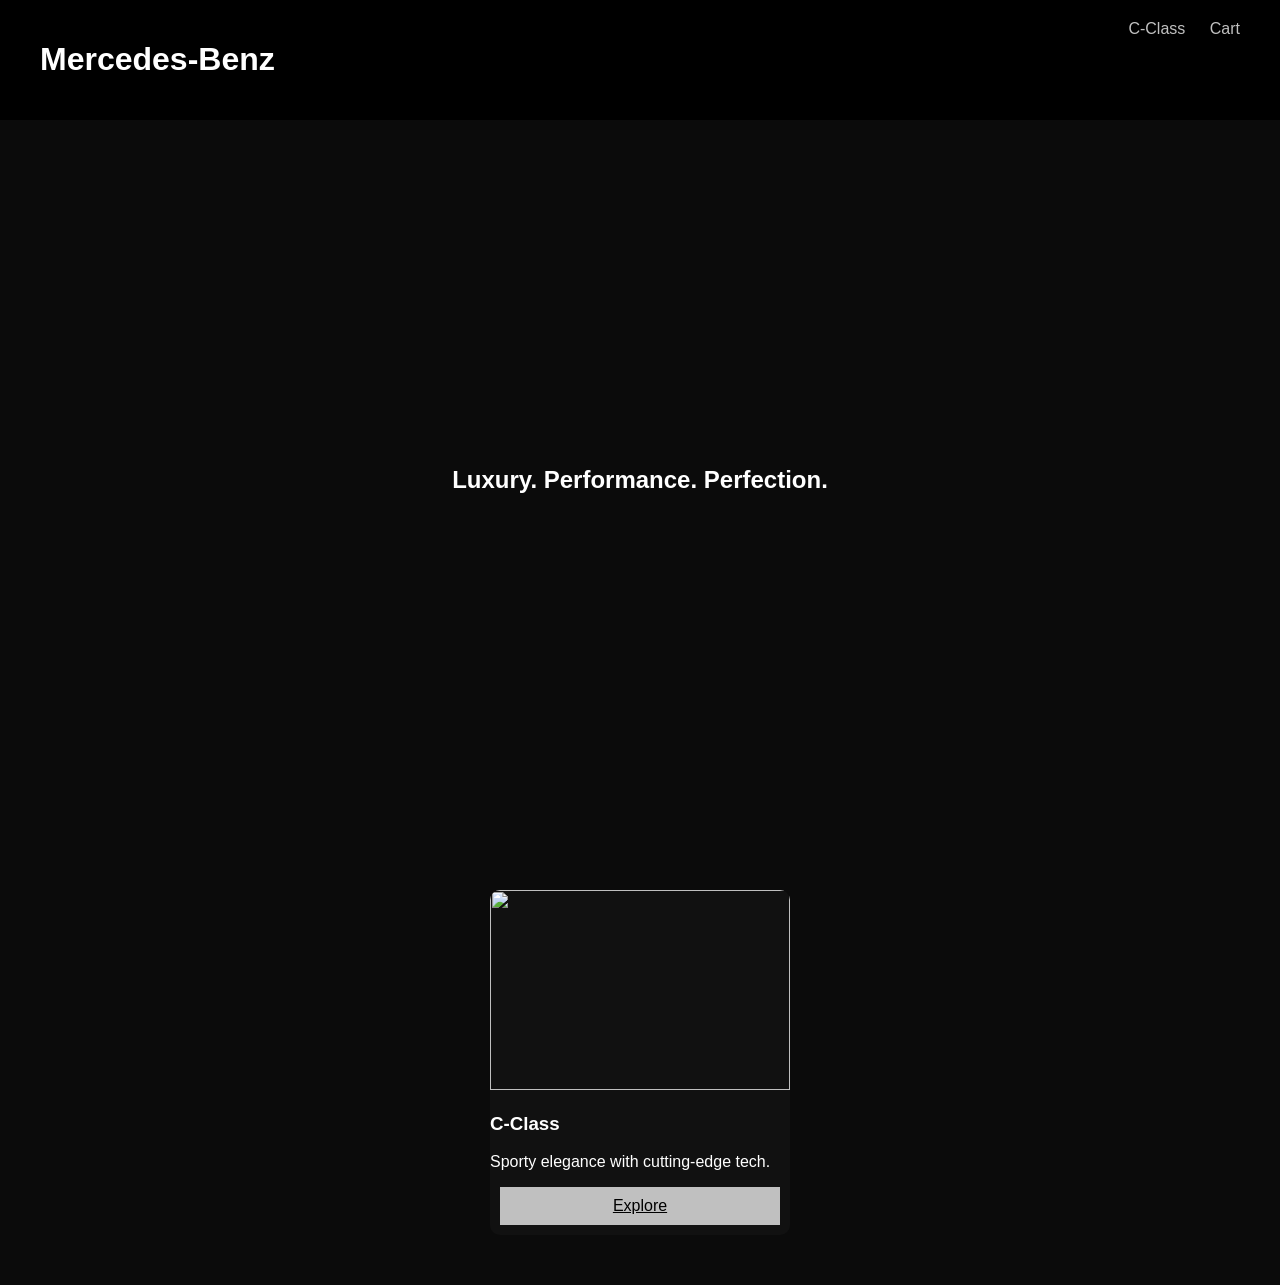
==== index.html @ 37e64f24 "first commit" ====
<!DOCTYPE html>
<html>
<head>
    <title>Mercedes Dealership</title>
    <link rel="stylesheet" href="style.css">
</head>
<body>

<!-- 🔥 LOADING SCREEN -->
<div id="loader">
    <h1>Mercedes-Benz</h1>
</div>

<header>
    <h1>Mercedes-Benz</h1>
    <nav>
        <a href="pages/c-class.html" class="nav-link">C-Class</a>
        <a href="checkout.html" class="nav-link">Cart</a>
    </nav>
</header>

<section class="hero">
    <h2>Luxury. Performance. Perfection.</h2>
</section>

<section class="cars">

    <div class="car-card">
        <img src="assets/images/cclass.jpg">
        <h3>C-Class</h3>
        <p>Sporty elegance with cutting-edge tech.</p>
        <a href="pages/c-class.html" class="nav-link">Explore</a>
    </div>

</section>

<script src="script.js"></script>
</body>
</html>
---- style.css ----
body {
    margin: 0;
    font-family: Arial;
    background: #0b0b0b;
    color: white;

    opacity: 0;
    transform: translateY(20px);
    transition: 0.8s;
}

body.loaded {
    opacity: 1;
    transform: translateY(0);
}

/* 🔥 LOADER */
#loader {
    position: fixed;
    width: 100%;
    height: 100vh;
    background: black;
    display: flex;
    align-items: center;
    justify-content: center;
    z-index: 9999;
    transition: opacity 0.8s;
}

/* HEADER */
header {
    display: flex;
    justify-content: space-between;
    padding: 20px 40px;
    background: black;
}

nav a {
    color: silver;
    margin-left: 20px;
    text-decoration: none;
}

/* HERO */
.hero {
    height: 80vh;
    background: url('assets/images/hero.jpg') center/cover;
    display: flex;
    align-items: center;
    justify-content: center;
}

.hero h2 {
    opacity: 0;
    transform: translateY(40px);
    animation: fadeUp 1s forwards;
    animation-delay: 0.5s;
}

@keyframes fadeUp {
    to {
        opacity: 1;
        transform: translateY(0);
    }
}

/* CAR CARDS */
.cars {
    display: flex;
    justify-content: center;
    padding: 50px;
}

.car-card {
    width: 300px;
    background: #111;
    border-radius: 10px;
    overflow: hidden;
    transition: 0.4s;
}

.car-card img {
    width: 100%;
    height: 200px;
    object-fit: cover;
}

.car-card a {
    display: block;
    margin: 10px;
    padding: 10px;
    background: silver;
    color: black;
    text-align: center;
}

.car-card:hover {
    transform: translateY(-10px) scale(1.03);
}

/* 🚗 CAR DETAIL PAGE */
.car-detail {
    display: flex;
    gap: 40px;
    padding: 40px;
}

.gallery img {
    width: 100%;
}

.thumbnails {
    display: flex;
    gap: 10px;
}

.thumbnails img {
    width: 80px;
    cursor: pointer;
}

/* 💳 CHECKOUT */
#cart-items {
    padding: 20px;
}
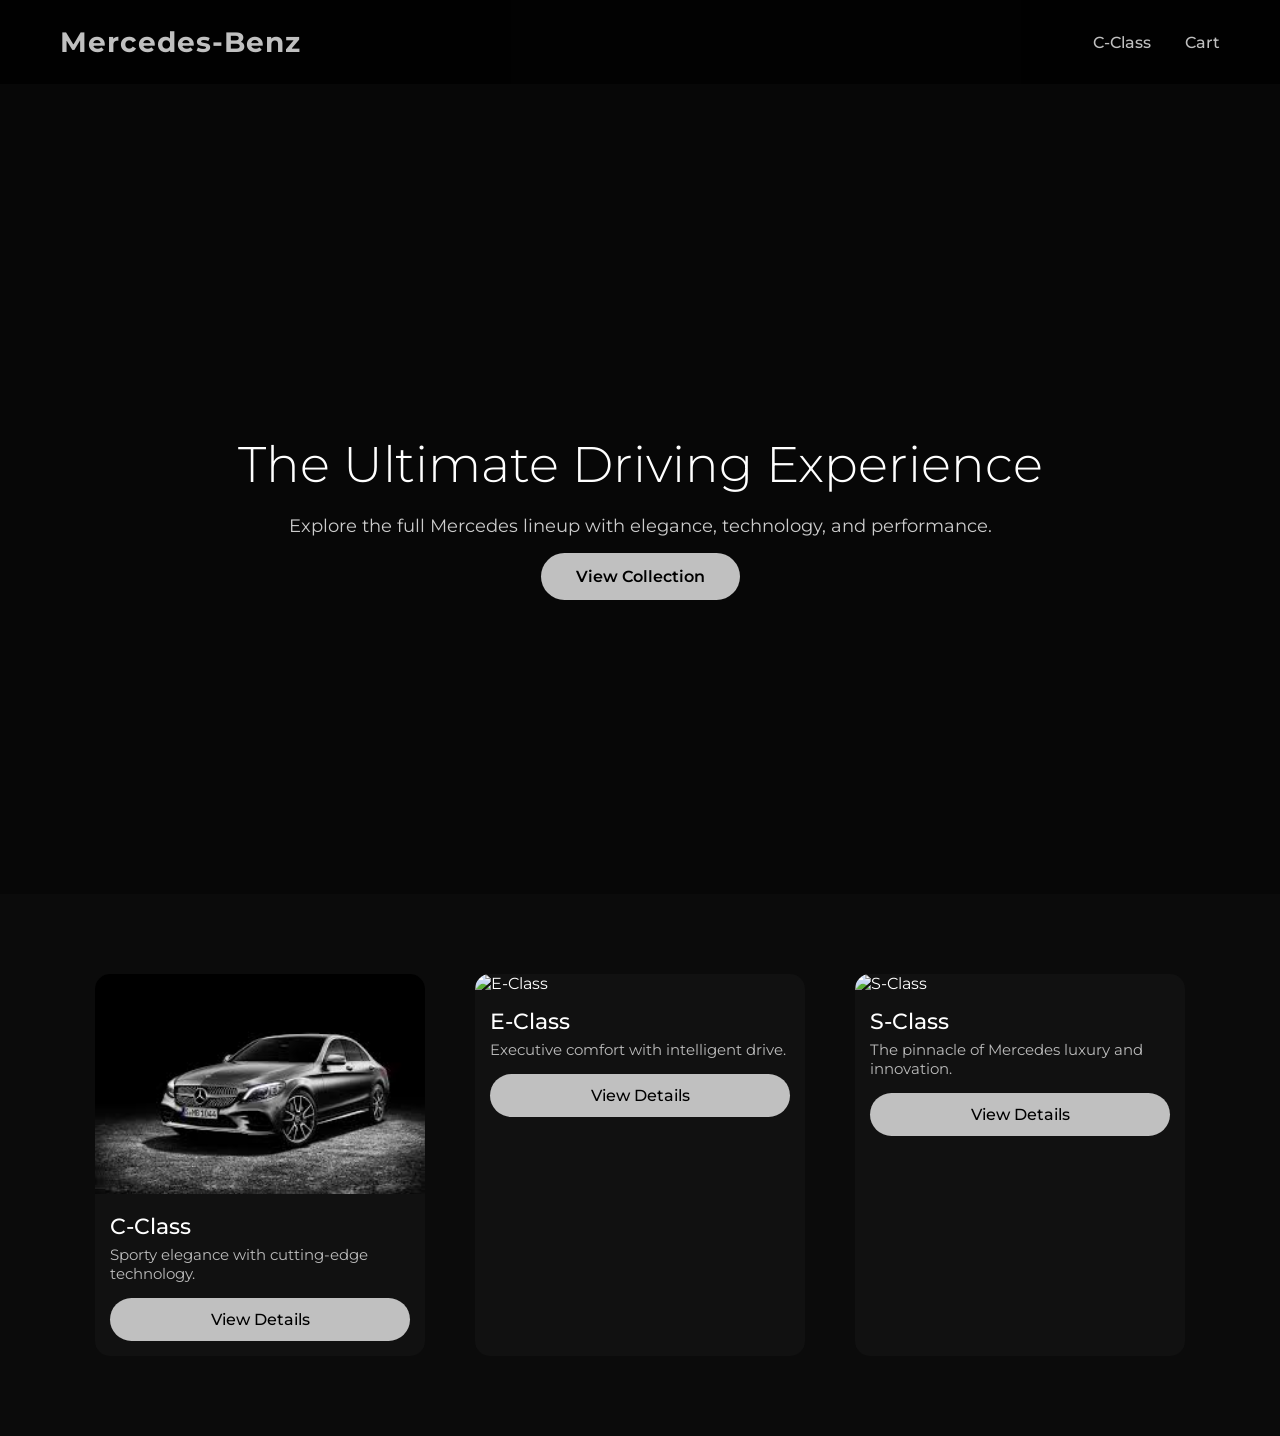
==== commit 6136bd14: "second commit" ====
--- a/index.html
+++ b/index.html
@@ -1,37 +1,53 @@
 <!DOCTYPE html>
-<html>
+<html lang="en">
 <head>
-    <title>Mercedes Dealership</title>
+    <meta charset="UTF-8">
+    <title>Mercedes-Benz Collection</title>
+    <link href="https://fonts.googleapis.com/css2?family=Montserrat:wght@300;500;700&display=swap" rel="stylesheet">
     <link rel="stylesheet" href="style.css">
 </head>
 <body>
 
-<!-- 🔥 LOADING SCREEN -->
-<div id="loader">
-    <h1>Mercedes-Benz</h1>
-</div>
+<!-- Loader -->
+<div id="loader"><h1>Mercedes-Benz</h1></div>
 
 <header>
-    <h1>Mercedes-Benz</h1>
+    <div class="logo">Mercedes-Benz</div>
     <nav>
         <a href="pages/c-class.html" class="nav-link">C-Class</a>
         <a href="checkout.html" class="nav-link">Cart</a>
     </nav>
 </header>
 
+<!-- Hero -->
 <section class="hero">
-    <h2>Luxury. Performance. Perfection.</h2>
+    <div class="hero-content">
+        <h1>The Ultimate Driving Experience</h1>
+        <p>Explore the full Mercedes lineup with elegance, technology, and performance.</p>
+        <a href="#cars" class="btn-primary">View Collection</a>
+    </div>
 </section>
 
-<section class="cars">
-
+<!-- Cars -->
+<section id="cars" class="cars">
     <div class="car-card">
-        <img src="assets/images/cclass.jpg">
+        <img src="[data-uri]" alt="C-Class">
         <h3>C-Class</h3>
-        <p>Sporty elegance with cutting-edge tech.</p>
-        <a href="pages/c-class.html" class="nav-link">Explore</a>
+        <p>Sporty elegance with cutting-edge technology.</p>
+        <a href="pages/c-class.html" class="btn-secondary">View Details</a>
     </div>
-
+    <div class="car-card">
+        <img src="https://encrypted-tbn0.gstatic.com/images?q=tbn:ANd9GcQlredLxFFO7LuOSq1IXR9FfiIKTY14p85lqg&s" alt="E-Class">
+        <h3>E-Class</h3>
+        <p>Executive comfort with intelligent drive.</p>
+        <a href="#" class="btn-secondary">View Details</a>
+    </div>
+    <div class="car-card">
+        <img src="https://encrypted-tbn0.gstatic.com/images?q=tbn:ANd9GcSff86M5GN7U3CwEch3Ff-_nTmLcEaM0HO1HQ&s" alt="S-Class">
+        <h3>S-Class</h3>
+        <p>The pinnacle of Mercedes luxury and innovation.</p>
+        <a href="#" class="btn-secondary">View Details</a>
+    </div>
 </section>
 
 <script src="script.js"></script>
--- a/style.css
+++ b/style.css
@@ -1,12 +1,12 @@
+/* Global */
 body {
     margin: 0;
-    font-family: Arial;
+    font-family: 'Montserrat', sans-serif;
     background: #0b0b0b;
-    color: white;
-
+    color: #fff;
     opacity: 0;
     transform: translateY(20px);
-    transition: 0.8s;
+    transition: opacity 0.8s ease, transform 0.8s ease;
 }
 
 body.loaded {
@@ -14,112 +14,159 @@
     transform: translateY(0);
 }
 
-/* 🔥 LOADER */
+* {
+    box-sizing: border-box;
+}
+
+/* Loader */
 #loader {
     position: fixed;
     width: 100%;
     height: 100vh;
-    background: black;
+    background: #000;
     display: flex;
     align-items: center;
     justify-content: center;
+    font-size: 40px;
+    color: silver;
     z-index: 9999;
-    transition: opacity 0.8s;
+    transition: opacity 0.8s ease;
 }
 
-/* HEADER */
+/* Header */
 header {
     display: flex;
     justify-content: space-between;
-    padding: 20px 40px;
-    background: black;
+    align-items: center;
+    padding: 25px 60px;
+    position: sticky;
+    top: 0;
+    background: rgba(0,0,0,0.85);
+    z-index: 10;
 }
 
-nav a {
+header .logo {
+    font-weight: 700;
+    font-size: 28px;
+    letter-spacing: 1px;
     color: silver;
-    margin-left: 20px;
-    text-decoration: none;
 }
 
-/* HERO */
-.hero {
-    height: 80vh;
-    background: url('assets/images/hero.jpg') center/cover;
-    display: flex;
-    align-items: center;
-    justify-content: center;
+header nav a {
+    color: silver;
+    margin-left: 30px;
+    text-decoration: none;
+    font-weight: 500;
+    transition: color 0.3s;
 }
 
-.hero h2 {
+header nav a:hover {
+    color: #fff;
+}
+
+/* Hero */
+.hero {
+    height: 90vh;
+    background: linear-gradient(rgba(0,0,0,0.4), rgba(0,0,0,0.4)), url('assets/images/hero.jpg') center/cover no-repeat;
+    display: flex;
+    justify-content: center;
+    align-items: center;
+    text-align: center;
+    padding: 0 20px;
+}
+
+.hero-content h1 {
+    font-size: 50px;
+    font-weight: 300;
+    margin-bottom: 20px;
     opacity: 0;
     transform: translateY(40px);
     animation: fadeUp 1s forwards;
     animation-delay: 0.5s;
 }
 
+.hero-content p {
+    font-size: 18px;
+    color: #ccc;
+    margin-bottom: 30px;
+}
+
+/* Buttons */
+.btn-primary {
+    padding: 14px 35px;
+    background: silver;
+    color: black;
+    font-weight: 600;
+    border-radius: 50px;
+    text-decoration: none;
+    transition: background 0.3s;
+}
+
+.btn-primary:hover {
+    background: white;
+}
+
+.btn-secondary {
+    display: block;
+    margin: 15px;
+    padding: 12px 0;
+    text-align: center;
+    background: silver;
+    color: black;
+    font-weight: 500;
+    border-radius: 50px;
+    text-decoration: none;
+    transition: background 0.3s;
+}
+
+.btn-secondary:hover {
+    background: white;
+}
+
+/* Cars */
+.cars {
+    display: flex;
+    flex-wrap: wrap;
+    justify-content: center;
+    gap: 50px;
+    padding: 80px 40px;
+}
+
+.car-card {
+    width: 330px;
+    background: #111;
+    border-radius: 15px;
+    overflow: hidden;
+    transition: transform 0.4s, box-shadow 0.4s;
+}
+
+.car-card img {
+    width: 100%;
+    height: 220px;
+    object-fit: cover;
+}
+
+.car-card h3 {
+    margin: 15px 15px 5px 15px;
+    font-weight: 500;
+    font-size: 22px;
+}
+
+.car-card p {
+    margin: 0 15px 15px 15px;
+    color: #bbb;
+    font-size: 15px;
+}
+
+.car-card:hover {
+    transform: translateY(-10px) scale(1.05);
+    box-shadow: 0 20px 50px rgba(255,255,255,0.15);
+}
+
+/* Keyframes */
 @keyframes fadeUp {
     to {
         opacity: 1;
         transform: translateY(0);
     }
-}
-
-/* CAR CARDS */
-.cars {
-    display: flex;
-    justify-content: center;
-    padding: 50px;
-}
-
-.car-card {
-    width: 300px;
-    background: #111;
-    border-radius: 10px;
-    overflow: hidden;
-    transition: 0.4s;
-}
-
-.car-card img {
-    width: 100%;
-    height: 200px;
-    object-fit: cover;
-}
-
-.car-card a {
-    display: block;
-    margin: 10px;
-    padding: 10px;
-    background: silver;
-    color: black;
-    text-align: center;
-}
-
-.car-card:hover {
-    transform: translateY(-10px) scale(1.03);
-}
-
-/* 🚗 CAR DETAIL PAGE */
-.car-detail {
-    display: flex;
-    gap: 40px;
-    padding: 40px;
-}
-
-.gallery img {
-    width: 100%;
-}
-
-.thumbnails {
-    display: flex;
-    gap: 10px;
-}
-
-.thumbnails img {
-    width: 80px;
-    cursor: pointer;
-}
-
-/* 💳 CHECKOUT */
-#cart-items {
-    padding: 20px;
 }
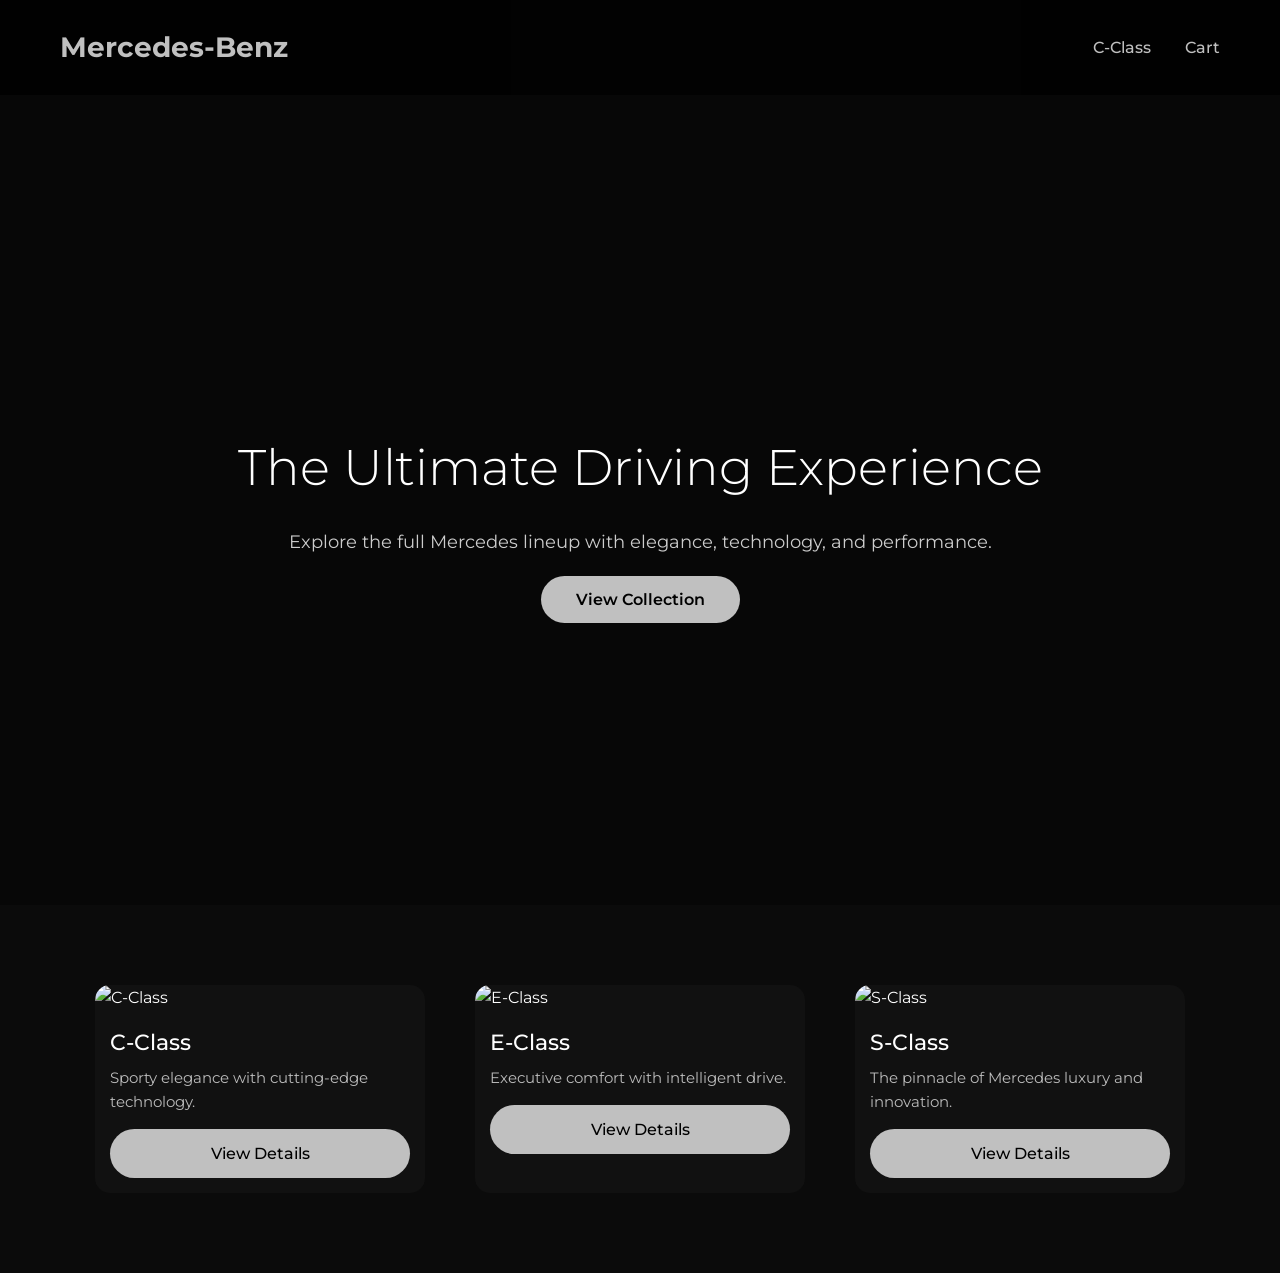
==== commit 78ddf5c0: "third commit" ====
--- a/index.html
+++ b/index.html
@@ -11,6 +11,7 @@
 <!-- Loader -->
 <div id="loader"><h1>Mercedes-Benz</h1></div>
 
+<!-- Header -->
 <header>
     <div class="logo">Mercedes-Benz</div>
     <nav>
@@ -19,8 +20,13 @@
     </nav>
 </header>
 
-<!-- Hero -->
+<!-- Hero Section with Video -->
 <section class="hero">
+    <video autoplay muted loop playsinline class="hero-video">
+        <source src="starting vid.mp4" type="video/mp4">
+        Your browser does not support the video tag.
+    </video>
+    <div class="hero-overlay"></div>
     <div class="hero-content">
         <h1>The Ultimate Driving Experience</h1>
         <p>Explore the full Mercedes lineup with elegance, technology, and performance.</p>
@@ -28,22 +34,24 @@
     </div>
 </section>
 
-<!-- Cars -->
+<!-- Car Collection -->
 <section id="cars" class="cars">
     <div class="car-card">
-        <img src="[data-uri]" alt="C-Class">
+        <img src="https://i.pinimg.com/1200x/19/a7/b1/19a7b169bc38333ea2d2c5400a1ff341.jpg" alt="C-Class">
         <h3>C-Class</h3>
         <p>Sporty elegance with cutting-edge technology.</p>
         <a href="pages/c-class.html" class="btn-secondary">View Details</a>
     </div>
+
     <div class="car-card">
-        <img src="https://encrypted-tbn0.gstatic.com/images?q=tbn:ANd9GcQlredLxFFO7LuOSq1IXR9FfiIKTY14p85lqg&s" alt="E-Class">
+        <img src="https://i.pinimg.com/736x/f3/05/42/f30542e90fe60af292d1822896a214e7.jpg" alt="E-Class">
         <h3>E-Class</h3>
         <p>Executive comfort with intelligent drive.</p>
         <a href="#" class="btn-secondary">View Details</a>
     </div>
+
     <div class="car-card">
-        <img src="https://encrypted-tbn0.gstatic.com/images?q=tbn:ANd9GcSff86M5GN7U3CwEch3Ff-_nTmLcEaM0HO1HQ&s" alt="S-Class">
+        <img src="https://i.pinimg.com/736x/f2/fc/f2/f2fcf2597e2b6af03c5cecf58eef502c.jpg" alt="S-Class">
         <h3>S-Class</h3>
         <p>The pinnacle of Mercedes luxury and innovation.</p>
         <a href="#" class="btn-secondary">View Details</a>
--- a/style.css
+++ b/style.css
@@ -1,24 +1,21 @@
-/* Global */
+/* ================= BODY & GLOBAL ================= */
 body {
     margin: 0;
     font-family: 'Montserrat', sans-serif;
     background: #0b0b0b;
     color: #fff;
+    line-height: 1.6;
     opacity: 0;
     transform: translateY(20px);
     transition: opacity 0.8s ease, transform 0.8s ease;
 }
-
 body.loaded {
     opacity: 1;
     transform: translateY(0);
 }
+* { box-sizing: border-box; }
 
-* {
-    box-sizing: border-box;
-}
-
-/* Loader */
+/* ================= LOADER ================= */
 #loader {
     position: fixed;
     width: 100%;
@@ -33,7 +30,7 @@
     transition: opacity 0.8s ease;
 }
 
-/* Header */
+/* ================= HEADER ================= */
 header {
     display: flex;
     justify-content: space-between;
@@ -44,14 +41,7 @@
     background: rgba(0,0,0,0.85);
     z-index: 10;
 }
-
-header .logo {
-    font-weight: 700;
-    font-size: 28px;
-    letter-spacing: 1px;
-    color: silver;
-}
-
+header .logo { font-weight: 700; font-size: 28px; color: silver; }
 header nav a {
     color: silver;
     margin-left: 30px;
@@ -59,71 +49,68 @@
     font-weight: 500;
     transition: color 0.3s;
 }
+header nav a:hover { color: #fff; }
 
-header nav a:hover {
-    color: #fff;
-}
-
-/* Hero */
+/* ================= HERO ================= */
 .hero {
+    position: relative;
     height: 90vh;
-    background: linear-gradient(rgba(0,0,0,0.4), rgba(0,0,0,0.4)), url('assets/images/hero.jpg') center/cover no-repeat;
     display: flex;
     justify-content: center;
     align-items: center;
     text-align: center;
+    overflow: hidden;
+}
+.hero-video {
+    position: absolute;
+    top: 50%;
+    left: 50%;
+    min-width: 100%;
+    min-height: 100%;
+    width: auto;
+    height: auto;
+    z-index: 0;
+    transform: translate(-50%, -50%);
+    object-fit: cover;
+}
+.hero-overlay {
+    position: absolute;
+    top: 0; left: 0;
+    width: 100%; height: 100%;
+    background: rgba(0,0,0,0.4);
+    z-index: 1;
+}
+.hero-content {
+    position: relative;
+    z-index: 2;
+    color: white;
     padding: 0 20px;
 }
-
 .hero-content h1 {
-    font-size: 50px;
-    font-weight: 300;
-    margin-bottom: 20px;
-    opacity: 0;
-    transform: translateY(40px);
-    animation: fadeUp 1s forwards;
-    animation-delay: 0.5s;
+    font-size: 50px; font-weight: 300; margin-bottom: 20px;
+    opacity: 0; transform: translateY(40px);
+    animation: fadeUp 1s forwards; animation-delay: 0.5s;
 }
-
-.hero-content p {
-    font-size: 18px;
-    color: #ccc;
-    margin-bottom: 30px;
-}
+.hero-content p { font-size: 18px; margin-bottom: 30px; color: #ccc; }
 
 /* Buttons */
 .btn-primary {
     padding: 14px 35px;
-    background: silver;
-    color: black;
-    font-weight: 600;
-    border-radius: 50px;
-    text-decoration: none;
-    transition: background 0.3s;
+    background: silver; color: black;
+    font-weight: 600; border-radius: 50px;
+    text-decoration: none; transition: background 0.3s;
 }
+.btn-primary:hover { background: white; }
+.btn-secondary {
+    display: block; margin: 15px;
+    padding: 12px 0; text-align: center;
+    background: silver; color: black;
+    font-weight: 500; border-radius: 50px;
+    text-decoration: none; transition: background 0.3s;
+}
+.btn-secondary:hover { background: white; }
 
-.btn-primary:hover {
-    background: white;
-}
-
-.btn-secondary {
-    display: block;
-    margin: 15px;
-    padding: 12px 0;
-    text-align: center;
-    background: silver;
-    color: black;
-    font-weight: 500;
-    border-radius: 50px;
-    text-decoration: none;
-    transition: background 0.3s;
-}
-
-.btn-secondary:hover {
-    background: white;
-}
-
-/* Cars */
+/* ================= CAR CARDS ================= */
 .cars {
     display: flex;
     flex-wrap: wrap;
@@ -131,7 +118,6 @@
     gap: 50px;
     padding: 80px 40px;
 }
-
 .car-card {
     width: 330px;
     background: #111;
@@ -139,34 +125,28 @@
     overflow: hidden;
     transition: transform 0.4s, box-shadow 0.4s;
 }
-
-.car-card img {
-    width: 100%;
-    height: 220px;
-    object-fit: cover;
-}
-
-.car-card h3 {
-    margin: 15px 15px 5px 15px;
-    font-weight: 500;
-    font-size: 22px;
-}
-
-.car-card p {
-    margin: 0 15px 15px 15px;
-    color: #bbb;
-    font-size: 15px;
-}
-
+.car-card img { width: 100%; height: 220px; object-fit: cover; }
+.car-card h3 { margin: 15px 15px 5px 15px; font-weight: 500; font-size: 22px; }
+.car-card p { margin: 0 15px 15px 15px; color: #bbb; font-size: 15px; }
 .car-card:hover {
     transform: translateY(-10px) scale(1.05);
     box-shadow: 0 20px 50px rgba(255,255,255,0.15);
 }
 
-/* Keyframes */
-@keyframes fadeUp {
-    to {
-        opacity: 1;
-        transform: translateY(0);
-    }
-}+/* ================= CAR DETAIL ================= */
+.car-detail {
+    display: flex; flex-wrap: wrap; gap: 50px; padding: 80px 40px; justify-content: center;
+}
+.car-detail .gallery { flex: 1; max-width: 500px; }
+.car-detail .gallery img { width: 100%; border-radius: 15px; margin-bottom: 15px; }
+.thumbnails { display: flex; gap: 15px; justify-content: center; }
+.thumbnails img { width: 100px; cursor: pointer; opacity: 0.7; border-radius: 10px; transition: opacity 0.3s; }
+.thumbnails img:hover { opacity: 1; }
+.car-detail .info { flex: 1; max-width: 450px; }
+.car-detail h2 { font-weight: 500; font-size: 28px; margin-bottom: 10px; }
+.car-detail .price { font-size: 24px; color: silver; margin-bottom: 20px; }
+.car-detail ul { list-style: none; padding: 0; margin-bottom: 25px; }
+.car-detail ul li { margin-bottom: 10px; font-size: 16px; color: #ccc; }
+
+/* ================= KEYFRAMES ================= */
+@keyframes fadeUp { to { opacity: 1; transform: translateY(0); } }
